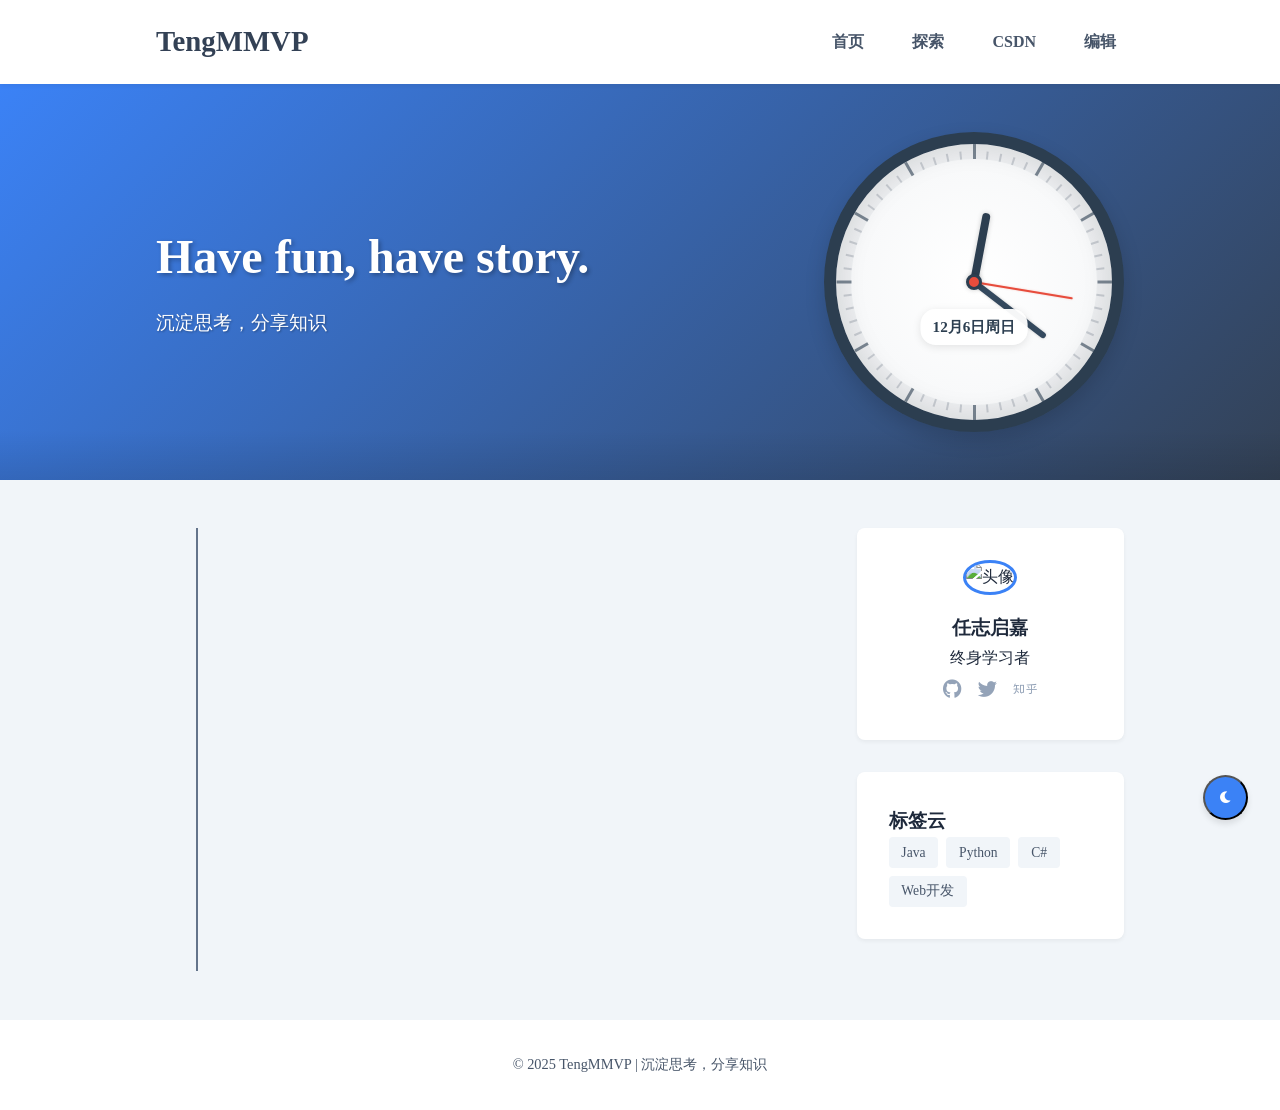
==== index.html @ b93ce301 "Add files via upload" ====
<!DOCTYPE html>
<html lang="zh-CN">
<head>
  <meta charset="UTF-8" />
  <meta name="viewport" content="width=device-width, initial-scale=1.0"/>
  <title>TengMMVP-个人博客</title>
  <!-- 网站图标 -->
  <link rel="apple-touch-icon" sizes="180x180" href="/apple-touch-icon.png">
  <link rel="icon" type="image/png" sizes="32x32" href="/favicon-32x32.png">
  <link rel="icon" type="image/png" sizes="16x16" href="/favicon-16x16.png">
  <link rel="manifest" href="/site.webmanifest">
  <!-- 引入 Font Awesome -->
  <link href="https://cdnjs.cloudflare.com/ajax/libs/font-awesome/6.0.0/css/all.min.css" rel="stylesheet"/>
  <style>
    /* 主题变量 */
    :root {
      --primary-color: #334155;
      --secondary-color: #64748b;
      --accent-color: #3b82f6;
      --text-primary: #1e293b;
      --text-secondary: #475569;
      --text-light: #94a3b8;
      --bg-primary: #ffffff;
      --bg-secondary: #f1f5f9;
      --spacing-xs: 0.5rem;
      --spacing-sm: 1rem;
      --spacing-md: 2rem;
      --spacing-lg: 3rem;
      --radius-sm: 4px;
      --radius-md: 8px;
      --radius-lg: 16px;
      --shadow-sm: 0 2px 4px rgba(0,0,0,0.05);
      --shadow-md: 0 4px 6px rgba(0,0,0,0.1);
      --transition: all 0.3s ease;
    }

    /* 暗色主题变量 */
    [data-theme="dark"] {
      --primary-color: #94a3b8;
      --secondary-color: #64748b;
      --accent-color: #60a5fa;
      --text-primary: #f8fafc;
      --text-secondary: #cbd5e1;
      --text-light: #94a3b8;
      --bg-primary: #1e293b;
      --bg-secondary: #0f172a;
    }

    /* 全局重置 */
    * { margin: 0; padding: 0; box-sizing: border-box; }

    /* 字体设置：英文使用 Times New Roman，中文后备 */
    body {
      font-family: "Times New Roman", "PingFang SC", "Microsoft YaHei", serif;
      line-height: 1.8;
      color: var(--text-primary);
      background: var(--bg-secondary);
      transition: var(--transition);
    }
    a { color: var(--accent-color); text-decoration: none; transition: var(--transition); }
    a:hover { color: var(--primary-color); }
    img { max-width: 100%; height: auto; }
    .container { max-width: 1000px; margin: 0 auto; padding: 0 var(--spacing-sm); }
    
    /* 导航栏 */
    .header {
      background: var(--bg-primary);
      padding: var(--spacing-sm) 0;
      box-shadow: var(--shadow-sm);
      position: sticky;
      top: 0;
      z-index: 100;
      transition: var(--transition);
    }
    .nav { display: flex; justify-content: space-between; align-items: center; flex-wrap: wrap; }
    .logo { font-size: 1.8rem; font-weight: 700; color: var(--primary-color); }
    .nav-links { display: flex; gap: var(--spacing-md); list-style: none; }
    .nav-link {
      color: var(--text-secondary);
      font-size: 1rem;
      font-weight: 600;
      padding: 0.5rem;
      transition: var(--transition);
    }
    .nav-link:hover {
      color: var(--accent-color);
      border-bottom: 2px solid var(--accent-color);
    }
    
    /* 英雄区 */
    .hero {
      background: linear-gradient(135deg, var(--accent-color), var(--primary-color));
      color: #fff;
      padding: var(--spacing-lg) 0;
      position: relative;
      overflow: hidden;
    }
    .hero::after {
      content: "";
      position: absolute;
      bottom: 0;
      left: 0;
      width: 100%;
      height: 50px;
      background: linear-gradient(to top, rgba(0,0,0,0.1), transparent);
    }
    .hero-content {
      position: relative;
      z-index: 1;
      display: flex;
      align-items: center;
      justify-content: center;
      gap: var(--spacing-lg);
      flex-wrap: wrap;
    }
    .hero-text { flex: 1; text-align: left; }
    .hero-text h1 { font-size: 3rem; margin-bottom: var(--spacing-sm); font-weight: 700; line-height: 1.4; text-shadow: 2px 2px 4px rgba(0,0,0,0.3); }
    .hero-text p { font-size: 1.2rem; text-shadow: 1px 1px 2px rgba(0,0,0,0.3); }
    .hero-clock { flex-shrink: 0; margin-left: var(--spacing-lg); }
    
    /* 钟表样式 */
    .clock {
      position: relative;
      width: 300px;
      height: 300px;
      border: 12px solid #2c3e50;
      border-radius: 50%;
      background: radial-gradient(circle at center, #fff, #f8f9fa 60%, #e9ecef 100%);
      box-shadow: 
        0 8px 20px rgba(0, 0, 0, 0.15),
        inset 0 0 30px rgba(0, 0, 0, 0.1),
        inset 0 0 0 15px rgba(44, 62, 80, 0.05);
      transition: all 0.3s ease;
      margin: 0 auto;
    }
    .hand {
      position: absolute;
      bottom: 50%;
      left: 50%;
      transform-origin: bottom center;
      border-radius: 100px;
      transition: transform 0.5s cubic-bezier(0.4, 2.08, 0.55, 0.44);
    }
    .hour-hand {
      width: 8px;
      height: 70px;
      background: #2c3e50;
      margin-left: -4px;
      box-shadow: 0 0 5px rgba(0, 0, 0, 0.2);
    }
    .minute-hand {
      width: 6px;
      height: 90px;
      background: #34495e;
      margin-left: -3px;
      box-shadow: 0 0 3px rgba(0, 0, 0, 0.2);
    }
    .second-hand {
      width: 2px;
      height: 100px;
      background: #e74c3c;
      margin-left: -1px;
      box-shadow: 0 0 2px rgba(231, 76, 60, 0.3);
    }
    .center-point {
      position: absolute;
      width: 16px;
      height: 16px;
      background: #e74c3c;
      border: 3px solid #2c3e50;
      border-radius: 50%;
      top: 50%;
      left: 50%;
      transform: translate(-50%, -50%);
      z-index: 10;
      box-shadow: 0 0 5px rgba(0, 0, 0, 0.2);
    }
    .date-display {
      position: absolute;
      bottom: 75px;
      left: 50%;
      transform: translateX(-50%);
      font-size: 0.95rem;
      font-weight: 600;
      color: #2c3e50;
      background: rgba(255, 255, 255, 0.95);
      padding: 4px 12px;
      border-radius: 15px;
      box-shadow: 0 2px 8px rgba(0, 0, 0, 0.1);
    }
    .tick {
      position: absolute;
      left: 50%;
      bottom: 50%;
      transform-origin: bottom center;
    }
    .tick.minor {
      width: 2px;
      height: 8px;
      background: rgba(44, 62, 80, 0.2);
      margin-left: -1px;
    }
    .tick.major {
      width: 3px;
      height: 15px;
      background: rgba(44, 62, 80, 0.6);
      margin-left: -1.5px;
    }

    /* 钟表暗色模式 */
    [data-theme="dark"] .clock {
      background: radial-gradient(circle at center, #2c3e50, #1e293b 60%, #0f172a 100%);
      border-color: #475569;
      box-shadow: 
        0 8px 20px rgba(0, 0, 0, 0.3),
        inset 0 0 30px rgba(255, 255, 255, 0.05),
        inset 0 0 0 15px rgba(255, 255, 255, 0.02);
    }
    [data-theme="dark"] .hour-hand {
      background: #e2e8f0;
      box-shadow: 0 0 5px rgba(255, 255, 255, 0.2);
    }
    [data-theme="dark"] .minute-hand {
      background: #cbd5e1;
      box-shadow: 0 0 3px rgba(255, 255, 255, 0.2);
    }
    [data-theme="dark"] .second-hand {
      background: #f87171;
      box-shadow: 0 0 2px rgba(248, 113, 113, 0.3);
    }
    [data-theme="dark"] .center-point {
      background: #f87171;
      border-color: #e2e8f0;
      box-shadow: 0 0 5px rgba(255, 255, 255, 0.2);
    }
    [data-theme="dark"] .tick.minor {
      background: rgba(226, 232, 240, 0.2);
    }
    [data-theme="dark"] .tick.major {
      background: rgba(226, 232, 240, 0.4);
    }
    
    /* 主要内容区：网格布局（文章列表 + 侧边栏） */
    .main {
      margin: var(--spacing-lg) 0;
      display: grid;
      grid-template-columns: 2.5fr 1fr;
      gap: var(--spacing-md);
    }
    /* posts-wrapper 包含文章列表及左侧时间线 */
    .posts-wrapper {
      position: relative;
      padding-left: 80px;
    }
    /* 竖直时间线 */
    .timeline-line {
      position: absolute;
      top: 0;
      bottom: 0;
      left: 40px;
      width: 2px;
      background: var(--secondary-color);
    }
    /* 文章卡片 */
    .post {
      background: var(--bg-primary);
      border-radius: var(--radius-md);
      padding: var(--spacing-md);
      margin-bottom: var(--spacing-md);
      box-shadow: var(--shadow-sm);
      transition: var(--transition);
      animation: fadeIn 0.8s ease-in-out;
      position: relative;
    }
    .post:hover {
      transform: translateY(-4px);
      box-shadow: var(--shadow-md);
    }
    /* 横向连接线 */
    .post::before {
      content: "";
      position: absolute;
      top: 20px;
      left: -40px;
      width: 40px;
      height: 1px;
      background: var(--secondary-color);
    }
    /* 时间标记圆点 */
    .timeline-dot {
      position: absolute;
      top: 15px;
      left: -45px;
      width: 10px;
      height: 10px;
      border-radius: 50%;
    }
    /* 发布时间文本 */
    .timeline-date {
      position: absolute;
      top: -5px;
      left: -150px;
      font-size: 1rem;
      color: var(--text-secondary);
      white-space: nowrap;
    }
    /* 文章内容 */
    .post-content { }
    .post-title { font-size: 1.8rem; margin-bottom: var(--spacing-sm); font-weight: 700; line-height: 1.4; }
    .post-meta {
      color: var(--text-light);
      font-size: 0.9rem;
      margin-bottom: var(--spacing-sm);
    }
    .post-tags { display: flex; gap: var(--spacing-xs); flex-wrap: wrap; }
    .tag {
      background: var(--bg-secondary);
      color: var(--text-secondary);
      padding: 0.2rem 0.8rem;
      border-radius: var(--radius-sm);
      font-size: 0.85rem;
      transition: var(--transition);
    }
    .tag:hover {
      background: var(--accent-color);
      color: #fff;
    }
    
    /* 侧边栏 */
    .sidebar { position: sticky; top: 80px; }
    .widget {
      background: var(--bg-primary);
      border-radius: var(--radius-md);
      padding: var(--spacing-md);
      margin-bottom: var(--spacing-md);
      box-shadow: var(--shadow-sm);
    }
    .profile { text-align: center; }
    .profile-image {
      width: 120px;
      height: 120px;
      border-radius: 50%;
      margin-bottom: var(--spacing-sm);
      border: 3px solid var(--accent-color);
    }
    .social-links { display: flex; justify-content: center; gap: var(--spacing-sm); }
    .social-link {
      color: var(--text-light);
      font-size: 1.2rem;
      transition: transform 0.3s ease, color 0.3s ease;
    }
    .social-link:hover {
      color: var(--accent-color);
      transform: scale(1.1);
    }
    
    /* 工具按钮 */
    .floating-btn {
      position: fixed;
      right: var(--spacing-md);
      width: 45px;
      height: 45px;
      border-radius: 50%;
      background: var(--accent-color);
      color: white;
      display: flex;
      align-items: center;
      justify-content: center;
      cursor: pointer;
      transition: var(--transition);
      box-shadow: var(--shadow-md);
      z-index: 200;
    }
    .theme-toggle { bottom: 80px; }
    .scroll-top { bottom: 20px; opacity: 0; visibility: hidden; }
    .scroll-top.visible { opacity: 1; visibility: visible; }
    
    /* 页脚 */
    .footer {
      background: var(--bg-primary);
      padding: var(--spacing-md) 0;
      text-align: center;
      color: var(--text-secondary);
      font-size: 0.9rem;
      border-top: 1px solid var(--bg-secondary);
    }
    
    /* 动画 */
    @keyframes fadeIn {
      from { opacity: 0; transform: translateY(20px); }
      to { opacity: 1; transform: translateY(0); }
    }
    
    /* 响应式适配 */
    @media (max-width: 768px) {
      /* 整体布局调整 */
      .main { grid-template-columns: 1fr; }
      .nav { flex-direction: column; gap: var(--spacing-sm); }
      .nav-links { justify-content: center; }
      .sidebar { position: static; }
      .hero-content { flex-direction: column; text-align: center; }
      .hero-text { text-align: center; }
      .hero-clock { margin: var(--spacing-md) 0 0; }
      
      /* 钟表响应式 */
      .clock {
        width: 240px;
        height: 240px;
        border-width: 10px;
      }
      .hour-hand {
        height: 55px;
        width: 6px;
        margin-left: -3px;
      }
      .minute-hand {
        height: 70px;
        width: 4px;
        margin-left: -2px;
      }
      .second-hand {
        height: 80px;
        width: 2px;
        margin-left: -1px;
      }
      .center-point {
        width: 12px;
        height: 12px;
      }
      .date-display {
        bottom: 60px;
        font-size: 0.85rem;
        padding: 3px 10px;
      }
      .tick.major { height: 12px; }
      .tick.minor { height: 6px; }
      
      /* 时间线响应式 */
      .posts-wrapper { padding-left: 40px; }
      .timeline-line { left: 20px; }
      .post::before {
        left: -20px;
        width: 20px;
      }
      .timeline-dot { left: -25px; }
      .timeline-date { display: none; }
    }
  </style>
</head>
<body>
  <!-- 导航栏 -->
  <header class="header">
    <div class="container">
      <nav class="nav">
        <a href="/" class="logo">TengMMVP</a>
        <ul class="nav-links">
          <li><a href="/" class="nav-link">首页</a></li>
          <li><a href="/search" class="nav-link">探索</a></li>
          <li><a href="https://blog.csdn.net/TengMMVP" class="nav-link">CSDN</a></li>
          <li><a href="/edit" class="nav-link">编辑</a></li>
        </ul>
      </nav>
    </div>
  </header>
  
  <!-- 英雄区 -->
  <section class="hero">
    <div class="hero-content container">
      <div class="hero-text">
        <h1>Have fun, have story.</h1>
        <p>沉淀思考，分享知识</p>
      </div>
      <div class="hero-clock">
        <div class="clock" id="clock">
          <div class="hand hour-hand" id="hour-hand"></div>
          <div class="hand minute-hand" id="minute-hand"></div>
          <div class="hand second-hand" id="second-hand"></div>
          <div class="center-point"></div>
          <div class="date-display" id="date-display"></div>
        </div>
      </div>
    </div>
  </section>
  
  <!-- 主要内容区 -->
  <div class="container">
    <main class="main">
      <!-- posts-wrapper 包含左侧时间线与文章列表 -->
      <div class="posts-wrapper">
        <div class="timeline-line"></div>
        <div class="posts" id="postContainer"></div>
      </div>
      <aside class="sidebar">
        <div class="widget profile">
          <img src="https://picsum.photos/120/120" alt="头像" class="profile-image">
          <h3 class="profile-name">任志启嘉</h3>
          <p class="profile-bio">终身学习者</p>
          <div class="social-links">
            <a href="https://github.com/TengMMVP" class="social-link"><i class="fab fa-github"></i></a>
            <a href="#" class="social-link"><i class="fab fa-twitter"></i></a>
            <a href="#" class="social-link"><i class="fab fa-zhihu"></i></a>
          </div>
        </div>
        <div class="widget">
          <h3 class="widget-title">标签云</h3>
          <div class="post-tags">
            <span class="tag">Java</span>
            <span class="tag">Python</span>
            <span class="tag">C#</span>
            <span class="tag">Web开发</span>
          </div>
        </div>
      </aside>
    </main>
  </div>
  
  <!-- 页脚 -->
  <footer class="footer">
    <div class="container">
      <p>&copy; 2025 TengMMVP | 沉淀思考，分享知识</p>
    </div>
  </footer>
  
  <!-- 工具按钮 -->
  <button class="floating-btn theme-toggle" id="themeToggle" title="切换主题">
    <i class="fas fa-moon"></i>
  </button>
  <button class="floating-btn scroll-top" id="scrollTop" title="返回顶部">
    <i class="fas fa-arrow-up"></i>
  </button>
  
  <script>
    /* ---------------------------
       GitHub 配置
    --------------------------- */
    const GITHUB_USERNAME = 'TengMMVP';
    const GITHUB_REPO = 'tengmmvp.github.io';
    const POSTS_DIR = 'posts';
    const BRANCH_NAME = 'main';
    
    /* ---------------------------
       工具函数：节流 & 平滑滚动
    --------------------------- */
    const utils = {
      throttle(fn, delay) {
        let timer = null;
        return function(...args) {
          if (!timer) {
            timer = setTimeout(() => {
              fn.apply(this, args);
              timer = null;
            }, delay);
          }
        };
      },
      smoothScroll(target, duration = 300) {
        const startPos = window.pageYOffset;
        const endPos = typeof target === 'number'
          ? target
          : target.getBoundingClientRect().top + window.pageYOffset;
        const distance = endPos - startPos;
        let startTime = null;
        function animation(currentTime) {
          if (!startTime) startTime = currentTime;
          const elapsed = currentTime - startTime;
          const progress = Math.min(elapsed / duration, 1);
          const ease = 1 - Math.pow(1 - progress, 3);
          window.scrollTo(0, startPos + distance * ease);
          if (elapsed < duration) requestAnimationFrame(animation);
        }
        requestAnimationFrame(animation);
      }
    };
    
    /* ---------------------------
       主题管理类
    --------------------------- */
    class ThemeManager {
      constructor() {
        this.themeToggle = document.getElementById('themeToggle');
        this.prefersDarkScheme = window.matchMedia('(prefers-color-scheme: dark)');
        this.init();
      }
      init() {
        const saved = localStorage.getItem('theme');
        if (saved) {
          if (saved === 'dark') {
            document.body.setAttribute('data-theme', 'dark');
            this.updateIcon(true);
          }
        } else if (this.prefersDarkScheme.matches) {
          document.body.setAttribute('data-theme', 'dark');
          this.updateIcon(true);
        }
        this.themeToggle.addEventListener('click', () => this.toggle());
        this.prefersDarkScheme.addEventListener('change', e => this.systemChange(e));
      }
      toggle() {
        const isDark = document.body.getAttribute('data-theme') === 'dark';
        if (isDark) {
          document.body.removeAttribute('data-theme');
          localStorage.setItem('theme', 'light');
          this.updateIcon(false);
        } else {
          document.body.setAttribute('data-theme', 'dark');
          localStorage.setItem('theme', 'dark');
          this.updateIcon(true);
        }
      }
      updateIcon(isDark) {
        const icon = this.themeToggle.querySelector('i');
        icon.className = isDark ? 'fas fa-sun' : 'fas fa-moon';
      }
      systemChange(e) {
        if (!localStorage.getItem('theme')) {
          if (e.matches) {
            document.body.setAttribute('data-theme', 'dark');
            this.updateIcon(true);
          } else {
            document.body.removeAttribute('data-theme');
            this.updateIcon(false);
          }
        }
      }
    }
    
    /* ---------------------------
       滚动管理类
    --------------------------- */
    class ScrollManager {
      constructor() {
        this.scrollTop = document.getElementById('scrollTop');
        this.header = document.querySelector('.header');
        this.lastScrollTop = 0;
        this.init();
      }
      init() {
        window.addEventListener('scroll', utils.throttle(() => this.handleScroll(), 100));
        this.scrollTop.addEventListener('click', () => utils.smoothScroll(0));
      }
      handleScroll() {
        const st = window.pageYOffset;
        if (st > 100) {
          this.scrollTop.classList.add('visible');
        } else {
          this.scrollTop.classList.remove('visible');
        }
        if (st > this.lastScrollTop && st > 100) {
          this.header.style.transform = 'translateY(-100%)';
        } else {
          this.header.style.transform = 'translateY(0)';
        }
        this.lastScrollTop = st;
      }
    }
    
    /* ---------------------------
       时钟更新与刻度添加
    --------------------------- */
    let prevSecondDeg = null;
    function updateClock() {
      const now = new Date();
      const ms = now.getMilliseconds();
      const seconds = now.getSeconds() + ms / 1000;
      const minutes = now.getMinutes() + seconds / 60;
      const hours = (now.getHours() % 12) + minutes / 60;
      const computedSecondDeg = seconds * 6;
      let secondDeg = computedSecondDeg;
      if (prevSecondDeg !== null) {
        const base = prevSecondDeg - (prevSecondDeg % 360);
        secondDeg = base + computedSecondDeg;
        if (secondDeg < prevSecondDeg) {
          secondDeg += 360;
        }
      }
      prevSecondDeg = secondDeg;
      const minuteDeg = minutes * 6;
      const hourDeg = hours * 30;
      document.getElementById("second-hand").style.transform = `rotate(${secondDeg}deg)`;
      document.getElementById("minute-hand").style.transform = `rotate(${minuteDeg}deg)`;
      document.getElementById("hour-hand").style.transform = `rotate(${hourDeg}deg)`;
      const dateDisplay = document.getElementById("date-display");
      dateDisplay.textContent = now.toLocaleDateString('zh-CN', {
        month: 'long',
        day: 'numeric',
        weekday: 'short'
      });
    }
    
    function addTicksAndNumbers() {
      const clock = document.getElementById("clock");
      const radius = clock.offsetWidth / 2;
      clock.querySelectorAll('.tick, .number').forEach(el => el.remove());
      for (let i = 0; i < 60; i++) {
        const tick = document.createElement("div");
        const angle = i * 6;
        tick.className = `tick ${i % 5 === 0 ? 'major' : 'minor'}`;
        tick.style.transform = `rotate(${angle}deg) translateY(-${radius * 0.82}px)`;
        clock.appendChild(tick);
      }
    }
    
    /* ---------------------------
       获取并渲染文章列表
       动态解析 markdown 文件头部 YAML 提取 title、date 与 tags
    --------------------------- */
    async function fetchAndRenderPosts() {
      const apiUrl = `https://api.github.com/repos/${GITHUB_USERNAME}/${GITHUB_REPO}/contents/${POSTS_DIR}`;
      try {
        const response = await fetch(apiUrl);
        if (!response.ok) throw new Error(`GitHub API 错误：${response.status}`);
        const files = await response.json();
        const mdFiles = files.filter(file => file.name.endsWith('.md') || file.name.endsWith('.MD'));
        const container = document.getElementById('postContainer');
        // 定义时间点圆点颜色（循环使用）
        const timelineColors = ['#3b82f6', '#10b981', '#f59e0b', '#ef4444', '#8b5cf6'];
        // 逐个获取并解析每篇文章的 YAML 头部
        const postsData = await Promise.all(mdFiles.map(async (file, index) => {
          const fileResponse = await fetch(file.download_url);
          const text = await fileResponse.text();
          let frontMatter = {};
          if (text.startsWith('---')) {
            const endIndex = text.indexOf('---', 3);
            if (endIndex !== -1) {
              const header = text.substring(3, endIndex).trim();
              header.split('\n').forEach(line => {
                const parts = line.split(':');
                if (parts.length >= 2) {
                  const key = parts[0].trim();
                  let value = parts.slice(1).join(':').trim();
                  value = value.replace(/^["']|["']$/g, '');
                  if (key === 'tags') {
                    value = value.replace(/[\[\]]/g, '').split(',').map(t => t.trim().replace(/^["']|["']$/g, ''));
                  }
                  frontMatter[key] = value;
                }
              });
            }
          }
          return { file, frontMatter, index };
        }));
        // 渲染文章卡片
        postsData.forEach(({file, frontMatter, index}) => {
          const postTitle = frontMatter.title || file.name.replace(/\.(md|MD)$/, '');
          const postDate = frontMatter.date || '';
          const postTags = Array.isArray(frontMatter.tags) ? frontMatter.tags : ['Markdown'];
          const markerColor = timelineColors[index % timelineColors.length];
          const tagsHTML = postTags.map(tag => `<span class="tag">${tag}</span>`).join('');
          const detailUrl = `post.html?file=${encodeURIComponent(file.name)}`;
          const articleHTML = `
            <article class="post">
              <div class="post-content">
                <h2 class="post-title">
                  <a href="${detailUrl}">${postTitle}</a>
                </h2>
                <div class="post-meta">
                  <span><i class="far fa-file"></i> ${file.name}</span>
                </div>
                <p class="post-excerpt">点击标题阅读全文...</p>
                <div class="post-tags">
                  ${tagsHTML}
                </div>
              </div>
              <!-- 时间线标记：圆点与发布时间 -->
              <div class="timeline-dot" style="background: ${markerColor};"></div>
              <span class="timeline-date">${postDate}</span>
            </article>
          `;
          container.insertAdjacentHTML('beforeend', articleHTML);
        });
      } catch (error) {
        console.error('获取文章列表失败：', error);
      }
    }
    
    /* ---------------------------
       页面初始化
    --------------------------- */
    document.addEventListener('DOMContentLoaded', () => {
      fetchAndRenderPosts();
      new ThemeManager();
      new ScrollManager();
      addTicksAndNumbers();
      // 使用 requestAnimationFrame 实现时钟平滑更新
      function tick() {
        updateClock();
        requestAnimationFrame(tick);
      }
      tick();
      window.addEventListener('resize', utils.throttle(() => addTicksAndNumbers(), 250));
    });
  </script>
</body>
</html>
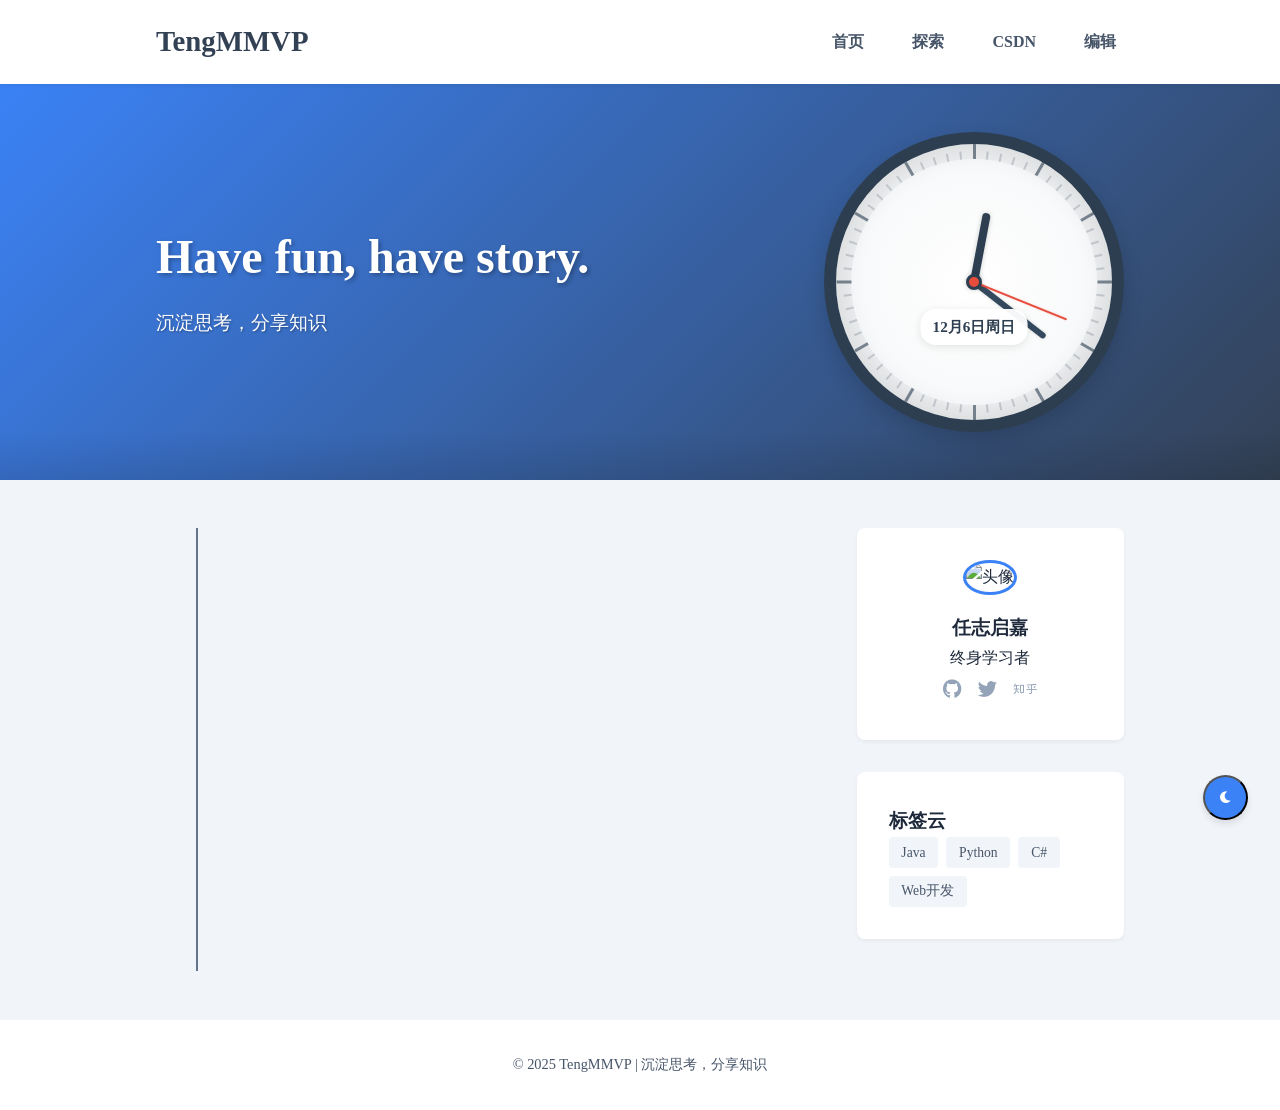
==== commit 8442a504: "Update index.html" ====
--- a/index.html
+++ b/index.html
@@ -533,7 +533,7 @@
     /* ---------------------------
        GitHub 配置
     --------------------------- */
-    const GITHUB_USERNAME = 'TengMMVP';
+    const GITHUB_USERNAME = 'tengmmvp';
     const GITHUB_REPO = 'tengmmvp.github.io';
     const POSTS_DIR = 'posts';
     const BRANCH_NAME = 'main';
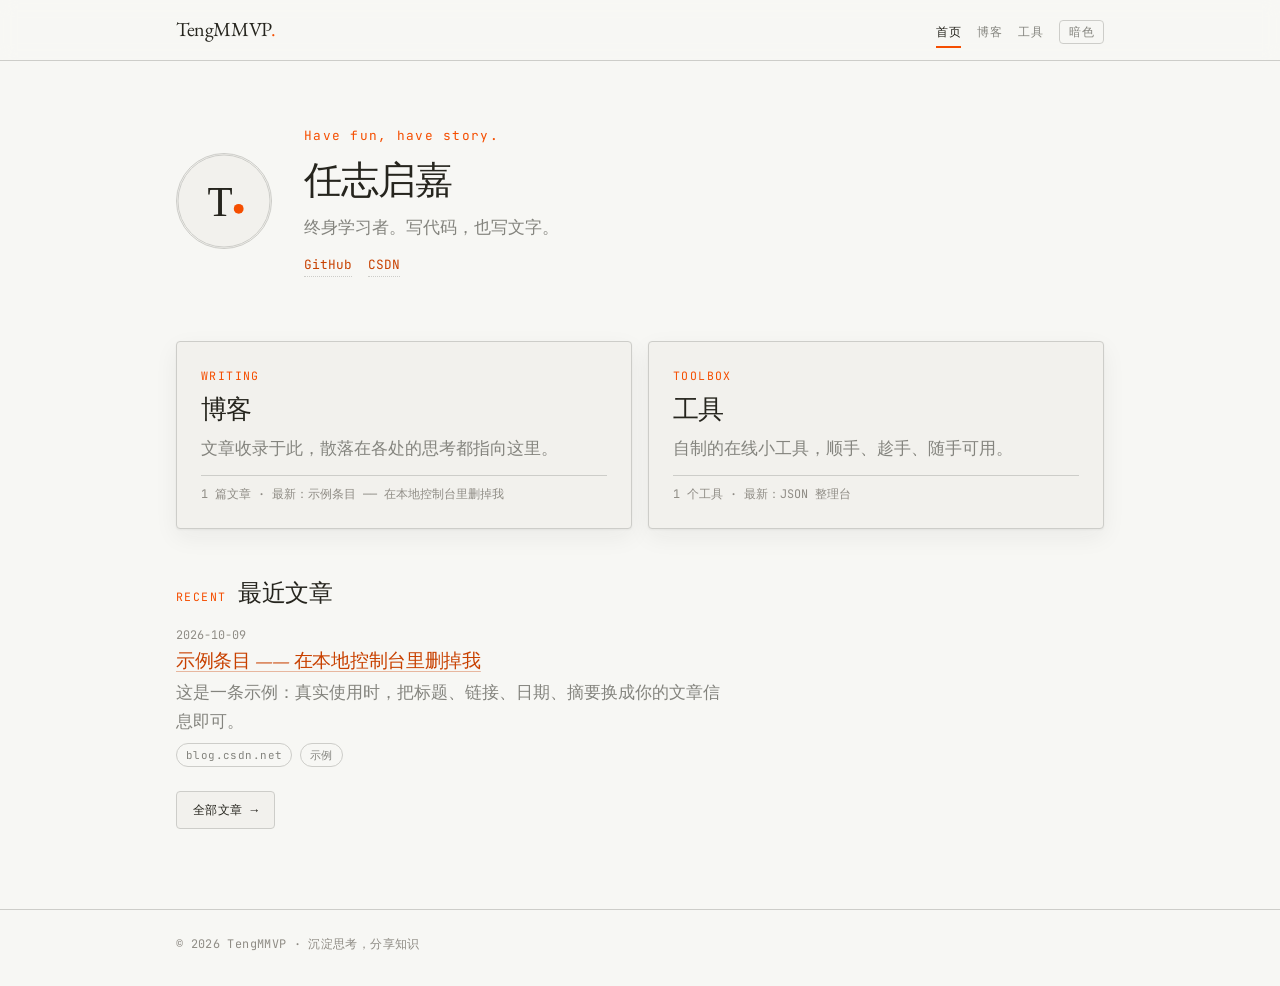
==== commit 25046a96: "重建站点：配置驱动架构 - 以静态骨架模板替代旧页面（删除 post/edit/search 与 posts/），   内容由 JSON 注册表驱动（config/site|blog|tools.js" ====
--- a/index.html
+++ b/index.html
@@ -1,794 +1,147 @@
 <!DOCTYPE html>
 <html lang="zh-CN">
 <head>
-  <meta charset="UTF-8" />
-  <meta name="viewport" content="width=device-width, initial-scale=1.0"/>
-  <title>TengMMVP-个人博客</title>
-  <!-- 网站图标 -->
-  <link rel="apple-touch-icon" sizes="180x180" href="/apple-touch-icon.png">
-  <link rel="icon" type="image/png" sizes="32x32" href="/favicon-32x32.png">
-  <link rel="icon" type="image/png" sizes="16x16" href="/favicon-16x16.png">
+  <meta charset="UTF-8">
+  <meta name="viewport" content="width=device-width, initial-scale=1.0">
+  <title>TengMMVP · Have fun, have story.</title>
+  <meta name="description" content="TengMMVP 的个人主页：博客、工具与项目。">
+  <meta http-equiv="Content-Security-Policy" content="default-src 'self'; script-src 'self'; style-src 'self' 'unsafe-inline'; img-src 'self' data:; font-src 'self'; connect-src 'self'; object-src 'none'; base-uri 'self'">
+  <link rel="icon" href="/favicon.svg" type="image/svg+xml">
+  <link rel="icon" href="/favicon.ico" sizes="any">
+  <link rel="icon" href="/favicon-32x32.png" type="image/png" sizes="32x32">
+  <link rel="icon" href="/favicon-16x16.png" type="image/png" sizes="16x16">
+  <link rel="apple-touch-icon" href="/apple-touch-icon.png">
   <link rel="manifest" href="/site.webmanifest">
-  <!-- 引入 Font Awesome -->
-  <link href="https://cdnjs.cloudflare.com/ajax/libs/font-awesome/6.0.0/css/all.min.css" rel="stylesheet"/>
+  <link rel="preload" href="/assets/fonts/eb-garamond-400.woff2" as="font" type="font/woff2" crossorigin>
+  <link rel="preload" href="/assets/fonts/jetbrains-mono-400.woff2" as="font" type="font/woff2" crossorigin>
+  <link rel="stylesheet" href="/shared/theme.css">
   <style>
-    /* 主题变量 */
-    :root {
-      --primary-color: #334155;
-      --secondary-color: #64748b;
-      --accent-color: #3b82f6;
-      --text-primary: #1e293b;
-      --text-secondary: #475569;
-      --text-light: #94a3b8;
-      --bg-primary: #ffffff;
-      --bg-secondary: #f1f5f9;
-      --spacing-xs: 0.5rem;
-      --spacing-sm: 1rem;
-      --spacing-md: 2rem;
-      --spacing-lg: 3rem;
-      --radius-sm: 4px;
-      --radius-md: 8px;
-      --radius-lg: 16px;
-      --shadow-sm: 0 2px 4px rgba(0,0,0,0.05);
-      --shadow-md: 0 4px 6px rgba(0,0,0,0.1);
-      --transition: all 0.3s ease;
-    }
+    .hero { padding: var(--s16) 0 var(--s12); }
+    .hero-inner { display: flex; gap: var(--s8); align-items: center; flex-wrap: wrap; }
+    .hero-avatar { width: 96px; height: 96px; border-radius: 50%; border: var(--hairline) solid var(--color-border); background: var(--color-surface); }
+    .hero-kicker { font-family: var(--font-mono); font-size: .8rem; letter-spacing: .1em; color: var(--color-accent); margin-bottom: var(--s2); }
+    .hero-name { margin-bottom: var(--s2); }
+    .hero-bio { color: var(--color-text-muted); }
+    .hero-now { font-family: var(--font-mono); font-size: .8rem; color: var(--color-text-muted); margin-top: var(--s1); }
+    .hero-now::before { content: "▸ "; color: var(--color-accent); }
+    .hero-socials { display: flex; gap: var(--s4); margin-top: var(--s3); font-family: var(--font-mono); font-size: .8rem; }
+    .hero-socials a { text-decoration: none; border-bottom: 1px dotted var(--color-border); }
 
-    /* 暗色主题变量 */
-    [data-theme="dark"] {
-      --primary-color: #94a3b8;
-      --secondary-color: #64748b;
-      --accent-color: #60a5fa;
-      --text-primary: #f8fafc;
-      --text-secondary: #cbd5e1;
-      --text-light: #94a3b8;
-      --bg-primary: #1e293b;
-      --bg-secondary: #0f172a;
-    }
+    .entrances { padding: var(--s4) 0 var(--s8); }
+    .entrance-grid { display: grid; grid-template-columns: 1fr 1fr; gap: var(--s4); }
+    .entrance { display: block; padding: var(--s6); text-decoration: none; color: inherit; }
+    .entrance-kicker { font-family: var(--font-mono); font-size: .72rem; letter-spacing: .12em; text-transform: uppercase; color: var(--color-accent); margin-bottom: var(--s2); }
+    .entrance-title { margin-bottom: var(--s2); }
+    .entrance-desc { color: var(--color-text-muted); margin-bottom: var(--s3); }
+    .entrance-stat { font-family: var(--font-mono); font-size: .74rem; color: var(--color-text-faint); border-top: var(--hairline) solid var(--color-border); padding-top: var(--s2); }
 
-    /* 全局重置 */
-    * { margin: 0; padding: 0; box-sizing: border-box; }
+    .recent { padding: var(--s4) 0; }
+    .entry-list { display: grid; gap: var(--s6); }
+    .entry-date { font-family: var(--font-mono); font-size: .74rem; color: var(--color-text-faint); margin-bottom: var(--s1); }
+    .entry-title { margin-bottom: var(--s1); }
+    .entry-summary { color: var(--color-text-muted); margin-bottom: var(--s2); }
+    .list-more { margin-top: var(--s6); }
 
-    /* 字体设置：英文使用 Times New Roman，中文后备 */
-    body {
-      font-family: "Times New Roman", "PingFang SC", "Microsoft YaHei", serif;
-      line-height: 1.8;
-      color: var(--text-primary);
-      background: var(--bg-secondary);
-      transition: var(--transition);
-    }
-    a { color: var(--accent-color); text-decoration: none; transition: var(--transition); }
-    a:hover { color: var(--primary-color); }
-    img { max-width: 100%; height: auto; }
-    .container { max-width: 1000px; margin: 0 auto; padding: 0 var(--spacing-sm); }
-    
-    /* 导航栏 */
-    .header {
-      background: var(--bg-primary);
-      padding: var(--spacing-sm) 0;
-      box-shadow: var(--shadow-sm);
-      position: sticky;
-      top: 0;
-      z-index: 100;
-      transition: var(--transition);
-    }
-    .nav { display: flex; justify-content: space-between; align-items: center; flex-wrap: wrap; }
-    .logo { font-size: 1.8rem; font-weight: 700; color: var(--primary-color); }
-    .nav-links { display: flex; gap: var(--spacing-md); list-style: none; }
-    .nav-link {
-      color: var(--text-secondary);
-      font-size: 1rem;
-      font-weight: 600;
-      padding: 0.5rem;
-      transition: var(--transition);
-    }
-    .nav-link:hover {
-      color: var(--accent-color);
-      border-bottom: 2px solid var(--accent-color);
-    }
-    
-    /* 英雄区 */
-    .hero {
-      background: linear-gradient(135deg, var(--accent-color), var(--primary-color));
-      color: #fff;
-      padding: var(--spacing-lg) 0;
-      position: relative;
-      overflow: hidden;
-    }
-    .hero::after {
-      content: "";
-      position: absolute;
-      bottom: 0;
-      left: 0;
-      width: 100%;
-      height: 50px;
-      background: linear-gradient(to top, rgba(0,0,0,0.1), transparent);
-    }
-    .hero-content {
-      position: relative;
-      z-index: 1;
-      display: flex;
-      align-items: center;
-      justify-content: center;
-      gap: var(--spacing-lg);
-      flex-wrap: wrap;
-    }
-    .hero-text { flex: 1; text-align: left; }
-    .hero-text h1 { font-size: 3rem; margin-bottom: var(--spacing-sm); font-weight: 700; line-height: 1.4; text-shadow: 2px 2px 4px rgba(0,0,0,0.3); }
-    .hero-text p { font-size: 1.2rem; text-shadow: 1px 1px 2px rgba(0,0,0,0.3); }
-    .hero-clock { flex-shrink: 0; margin-left: var(--spacing-lg); }
-    
-    /* 钟表样式 */
-    .clock {
-      position: relative;
-      width: 300px;
-      height: 300px;
-      border: 12px solid #2c3e50;
-      border-radius: 50%;
-      background: radial-gradient(circle at center, #fff, #f8f9fa 60%, #e9ecef 100%);
-      box-shadow: 
-        0 8px 20px rgba(0, 0, 0, 0.15),
-        inset 0 0 30px rgba(0, 0, 0, 0.1),
-        inset 0 0 0 15px rgba(44, 62, 80, 0.05);
-      transition: all 0.3s ease;
-      margin: 0 auto;
-    }
-    .hand {
-      position: absolute;
-      bottom: 50%;
-      left: 50%;
-      transform-origin: bottom center;
-      border-radius: 100px;
-      transition: transform 0.5s cubic-bezier(0.4, 2.08, 0.55, 0.44);
-    }
-    .hour-hand {
-      width: 8px;
-      height: 70px;
-      background: #2c3e50;
-      margin-left: -4px;
-      box-shadow: 0 0 5px rgba(0, 0, 0, 0.2);
-    }
-    .minute-hand {
-      width: 6px;
-      height: 90px;
-      background: #34495e;
-      margin-left: -3px;
-      box-shadow: 0 0 3px rgba(0, 0, 0, 0.2);
-    }
-    .second-hand {
-      width: 2px;
-      height: 100px;
-      background: #e74c3c;
-      margin-left: -1px;
-      box-shadow: 0 0 2px rgba(231, 76, 60, 0.3);
-    }
-    .center-point {
-      position: absolute;
-      width: 16px;
-      height: 16px;
-      background: #e74c3c;
-      border: 3px solid #2c3e50;
-      border-radius: 50%;
-      top: 50%;
-      left: 50%;
-      transform: translate(-50%, -50%);
-      z-index: 10;
-      box-shadow: 0 0 5px rgba(0, 0, 0, 0.2);
-    }
-    .date-display {
-      position: absolute;
-      bottom: 75px;
-      left: 50%;
-      transform: translateX(-50%);
-      font-size: 0.95rem;
-      font-weight: 600;
-      color: #2c3e50;
-      background: rgba(255, 255, 255, 0.95);
-      padding: 4px 12px;
-      border-radius: 15px;
-      box-shadow: 0 2px 8px rgba(0, 0, 0, 0.1);
-    }
-    .tick {
-      position: absolute;
-      left: 50%;
-      bottom: 50%;
-      transform-origin: bottom center;
-    }
-    .tick.minor {
-      width: 2px;
-      height: 8px;
-      background: rgba(44, 62, 80, 0.2);
-      margin-left: -1px;
-    }
-    .tick.major {
-      width: 3px;
-      height: 15px;
-      background: rgba(44, 62, 80, 0.6);
-      margin-left: -1.5px;
-    }
+    .project-grid { display: grid; grid-template-columns: repeat(auto-fill, minmax(240px, 1fr)); gap: var(--s4); }
+    .project { padding: var(--s4); }
+    .project-name { margin-bottom: var(--s1); }
+    .project-desc { color: var(--color-text-muted); font-size: .9rem; margin-bottom: var(--s2); }
 
-    /* 钟表暗色模式 */
-    [data-theme="dark"] .clock {
-      background: radial-gradient(circle at center, #2c3e50, #1e293b 60%, #0f172a 100%);
-      border-color: #475569;
-      box-shadow: 
-        0 8px 20px rgba(0, 0, 0, 0.3),
-        inset 0 0 30px rgba(255, 255, 255, 0.05),
-        inset 0 0 0 15px rgba(255, 255, 255, 0.02);
-    }
-    [data-theme="dark"] .hour-hand {
-      background: #e2e8f0;
-      box-shadow: 0 0 5px rgba(255, 255, 255, 0.2);
-    }
-    [data-theme="dark"] .minute-hand {
-      background: #cbd5e1;
-      box-shadow: 0 0 3px rgba(255, 255, 255, 0.2);
-    }
-    [data-theme="dark"] .second-hand {
-      background: #f87171;
-      box-shadow: 0 0 2px rgba(248, 113, 113, 0.3);
-    }
-    [data-theme="dark"] .center-point {
-      background: #f87171;
-      border-color: #e2e8f0;
-      box-shadow: 0 0 5px rgba(255, 255, 255, 0.2);
-    }
-    [data-theme="dark"] .tick.minor {
-      background: rgba(226, 232, 240, 0.2);
-    }
-    [data-theme="dark"] .tick.major {
-      background: rgba(226, 232, 240, 0.4);
-    }
-    
-    /* 主要内容区：网格布局（文章列表 + 侧边栏） */
-    .main {
-      margin: var(--spacing-lg) 0;
-      display: grid;
-      grid-template-columns: 2.5fr 1fr;
-      gap: var(--spacing-md);
-    }
-    /* posts-wrapper 包含文章列表及左侧时间线 */
-    .posts-wrapper {
-      position: relative;
-      padding-left: 80px;
-    }
-    /* 竖直时间线 */
-    .timeline-line {
-      position: absolute;
-      top: 0;
-      bottom: 0;
-      left: 40px;
-      width: 2px;
-      background: var(--secondary-color);
-    }
-    /* 文章卡片 */
-    .post {
-      background: var(--bg-primary);
-      border-radius: var(--radius-md);
-      padding: var(--spacing-md);
-      margin-bottom: var(--spacing-md);
-      box-shadow: var(--shadow-sm);
-      transition: var(--transition);
-      animation: fadeIn 0.8s ease-in-out;
-      position: relative;
-    }
-    .post:hover {
-      transform: translateY(-4px);
-      box-shadow: var(--shadow-md);
-    }
-    /* 横向连接线 */
-    .post::before {
-      content: "";
-      position: absolute;
-      top: 20px;
-      left: -40px;
-      width: 40px;
-      height: 1px;
-      background: var(--secondary-color);
-    }
-    /* 时间标记圆点 */
-    .timeline-dot {
-      position: absolute;
-      top: 15px;
-      left: -45px;
-      width: 10px;
-      height: 10px;
-      border-radius: 50%;
-    }
-    /* 发布时间文本 */
-    .timeline-date {
-      position: absolute;
-      top: -5px;
-      left: -150px;
-      font-size: 1rem;
-      color: var(--text-secondary);
-      white-space: nowrap;
-    }
-    /* 文章内容 */
-    .post-content { }
-    .post-title { font-size: 1.8rem; margin-bottom: var(--spacing-sm); font-weight: 700; line-height: 1.4; }
-    .post-meta {
-      color: var(--text-light);
-      font-size: 0.9rem;
-      margin-bottom: var(--spacing-sm);
-    }
-    .post-tags { display: flex; gap: var(--spacing-xs); flex-wrap: wrap; }
-    .tag {
-      background: var(--bg-secondary);
-      color: var(--text-secondary);
-      padding: 0.2rem 0.8rem;
-      border-radius: var(--radius-sm);
-      font-size: 0.85rem;
-      transition: var(--transition);
-    }
-    .tag:hover {
-      background: var(--accent-color);
-      color: #fff;
-    }
-    
-    /* 侧边栏 */
-    .sidebar { position: sticky; top: 80px; }
-    .widget {
-      background: var(--bg-primary);
-      border-radius: var(--radius-md);
-      padding: var(--spacing-md);
-      margin-bottom: var(--spacing-md);
-      box-shadow: var(--shadow-sm);
-    }
-    .profile { text-align: center; }
-    .profile-image {
-      width: 120px;
-      height: 120px;
-      border-radius: 50%;
-      margin-bottom: var(--spacing-sm);
-      border: 3px solid var(--accent-color);
-    }
-    .social-links { display: flex; justify-content: center; gap: var(--spacing-sm); }
-    .social-link {
-      color: var(--text-light);
-      font-size: 1.2rem;
-      transition: transform 0.3s ease, color 0.3s ease;
-    }
-    .social-link:hover {
-      color: var(--accent-color);
-      transform: scale(1.1);
-    }
-    
-    /* 工具按钮 */
-    .floating-btn {
-      position: fixed;
-      right: var(--spacing-md);
-      width: 45px;
-      height: 45px;
-      border-radius: 50%;
-      background: var(--accent-color);
-      color: white;
-      display: flex;
-      align-items: center;
-      justify-content: center;
-      cursor: pointer;
-      transition: var(--transition);
-      box-shadow: var(--shadow-md);
-      z-index: 200;
-    }
-    .theme-toggle { bottom: 80px; }
-    .scroll-top { bottom: 20px; opacity: 0; visibility: hidden; }
-    .scroll-top.visible { opacity: 1; visibility: visible; }
-    
-    /* 页脚 */
-    .footer {
-      background: var(--bg-primary);
-      padding: var(--spacing-md) 0;
-      text-align: center;
-      color: var(--text-secondary);
-      font-size: 0.9rem;
-      border-top: 1px solid var(--bg-secondary);
-    }
-    
-    /* 动画 */
-    @keyframes fadeIn {
-      from { opacity: 0; transform: translateY(20px); }
-      to { opacity: 1; transform: translateY(0); }
-    }
-    
-    /* 响应式适配 */
-    @media (max-width: 768px) {
-      /* 整体布局调整 */
-      .main { grid-template-columns: 1fr; }
-      .nav { flex-direction: column; gap: var(--spacing-sm); }
-      .nav-links { justify-content: center; }
-      .sidebar { position: static; }
-      .hero-content { flex-direction: column; text-align: center; }
-      .hero-text { text-align: center; }
-      .hero-clock { margin: var(--spacing-md) 0 0; }
-      
-      /* 钟表响应式 */
-      .clock {
-        width: 240px;
-        height: 240px;
-        border-width: 10px;
-      }
-      .hour-hand {
-        height: 55px;
-        width: 6px;
-        margin-left: -3px;
-      }
-      .minute-hand {
-        height: 70px;
-        width: 4px;
-        margin-left: -2px;
-      }
-      .second-hand {
-        height: 80px;
-        width: 2px;
-        margin-left: -1px;
-      }
-      .center-point {
-        width: 12px;
-        height: 12px;
-      }
-      .date-display {
-        bottom: 60px;
-        font-size: 0.85rem;
-        padding: 3px 10px;
-      }
-      .tick.major { height: 12px; }
-      .tick.minor { height: 6px; }
-      
-      /* 时间线响应式 */
-      .posts-wrapper { padding-left: 40px; }
-      .timeline-line { left: 20px; }
-      .post::before {
-        left: -20px;
-        width: 20px;
-      }
-      .timeline-dot { left: -25px; }
-      .timeline-date { display: none; }
-    }
+    @media (max-width: 640px) { .entrance-grid { grid-template-columns: 1fr; } }
   </style>
 </head>
 <body>
-  <!-- 导航栏 -->
-  <header class="header">
+  <noscript><p class="noscript-note">已展示静态内容，筛选等增强功能需要 JavaScript。</p></noscript>
+
+<!--gen:chrome:header:start-->
+  <header class="site-header">
     <div class="container">
-      <nav class="nav">
-        <a href="/" class="logo">TengMMVP</a>
-        <ul class="nav-links">
-          <li><a href="/" class="nav-link">首页</a></li>
-          <li><a href="/search" class="nav-link">探索</a></li>
-          <li><a href="https://blog.csdn.net/TengMMVP" class="nav-link">CSDN</a></li>
-          <li><a href="/edit" class="nav-link">编辑</a></li>
-        </ul>
+      <a href="/" class="site-logo">TengMMVP<span class="dot">.</span></a>
+      <nav class="site-nav" aria-label="主导航">
+        <a href="/" aria-current="page">首页</a>
+        <a href="/blog/">博客</a>
+        <a href="/tools/">工具</a>
+        <button class="theme-toggle" id="themeToggle" type="button">主题</button>
       </nav>
     </div>
   </header>
-  
-  <!-- 英雄区 -->
-  <section class="hero">
-    <div class="hero-content container">
-      <div class="hero-text">
-        <h1>Have fun, have story.</h1>
-        <p>沉淀思考，分享知识</p>
-      </div>
-      <div class="hero-clock">
-        <div class="clock" id="clock">
-          <div class="hand hour-hand" id="hour-hand"></div>
-          <div class="hand minute-hand" id="minute-hand"></div>
-          <div class="hand second-hand" id="second-hand"></div>
-          <div class="center-point"></div>
-          <div class="date-display" id="date-display"></div>
+<!--gen:chrome:header:end-->
+
+  <main>
+<!--gen:hero:start-->
+    <section class="hero" aria-label="个人名片">
+      <div class="container hero-inner">
+        <img class="hero-avatar" src="/assets/img/avatar.svg" alt="任志启嘉" width="96" height="96">
+        <div class="hero-text">
+          <p class="hero-kicker">Have fun, have story.</p>
+          <h1 class="hero-name">任志启嘉</h1>
+          <p class="hero-bio">终身学习者。写代码，也写文字。</p>
+          <p class="hero-socials">
+            <a href="https://github.com/TengMMVP" target="_blank" rel="noopener noreferrer">GitHub</a>
+            <a href="https://blog.csdn.net/TengMMVP" target="_blank" rel="noopener noreferrer">CSDN</a>
+          </p>
         </div>
       </div>
-    </div>
-  </section>
-  
-  <!-- 主要内容区 -->
-  <div class="container">
-    <main class="main">
-      <!-- posts-wrapper 包含左侧时间线与文章列表 -->
-      <div class="posts-wrapper">
-        <div class="timeline-line"></div>
-        <div class="posts" id="postContainer"></div>
+    </section>
+<!--gen:hero:end-->
+
+<!--gen:entrances:start-->
+    <section class="entrances" aria-label="站点入口">
+      <div class="container">
+        <div class="entrance-grid">
+          <a class="entrance card" href="/blog/">
+            <p class="entrance-kicker">Writing</p>
+            <h2 class="entrance-title">博客</h2>
+            <p class="entrance-desc">文章收录于此，散落在各处的思考都指向这里。</p>
+            <p class="entrance-stat"><span data-stat="blog-count">1</span> 篇文章 · 最新：<span data-stat="blog-latest">示例条目 —— 在本地控制台里删掉我</span></p>
+          </a>
+          <a class="entrance card" href="/tools/">
+            <p class="entrance-kicker">Toolbox</p>
+            <h2 class="entrance-title">工具</h2>
+            <p class="entrance-desc">自制的在线小工具，顺手、趁手、随手可用。</p>
+            <p class="entrance-stat"><span data-stat="tools-count">1</span> 个工具 · 最新：<span data-stat="tools-latest">JSON 整理台</span></p>
+          </a>
+        </div>
       </div>
-      <aside class="sidebar">
-        <div class="widget profile">
-          <img src="https://picsum.photos/120/120" alt="头像" class="profile-image">
-          <h3 class="profile-name">任志启嘉</h3>
-          <p class="profile-bio">终身学习者</p>
-          <div class="social-links">
-            <a href="https://github.com/TengMMVP" class="social-link"><i class="fab fa-github"></i></a>
-            <a href="#" class="social-link"><i class="fab fa-twitter"></i></a>
-            <a href="#" class="social-link"><i class="fab fa-zhihu"></i></a>
-          </div>
+    </section>
+<!--gen:entrances:end-->
+
+<!--gen:recent-blogs:start-->
+    <section class="recent" aria-labelledby="recent-title">
+      <div class="container">
+        <div class="section-head">
+          <span class="section-kicker">Recent</span>
+          <h2 id="recent-title" class="section-title">最近文章</h2>
         </div>
-        <div class="widget">
-          <h3 class="widget-title">标签云</h3>
-          <div class="post-tags">
-            <span class="tag">Java</span>
-            <span class="tag">Python</span>
-            <span class="tag">C#</span>
-            <span class="tag">Web开发</span>
-          </div>
+        <div class="entry-list" data-region="recent-blogs">
+          <article class="entry">
+            <p class="entry-date">2026 年 10 月 9 日</p>
+            <h3 class="entry-title"><a href="https://blog.csdn.net/TengMMVP" target="_blank" rel="noopener noreferrer">示例条目 —— 在本地控制台里删掉我</a></h3>
+            <p class="entry-summary">这是一条示例：真实使用时，把标题、链接、日期、摘要换成你的文章信息即可。</p>
+            <p class="entry-meta chips">
+            <span class="chip">blog.csdn.net</span>
+            <span class="chip">示例</span>
+            </p>
+          </article>
         </div>
-      </aside>
-    </main>
-  </div>
-  
-  <!-- 页脚 -->
-  <footer class="footer">
+        <p class="list-more"><a class="btn" href="/blog/">全部文章 →</a></p>
+      </div>
+    </section>
+<!--gen:recent-blogs:end-->
+
+<!--gen:projects:start-->
+
+<!--gen:projects:end-->
+  </main>
+
+<!--gen:chrome:footer:start-->
+  <footer class="site-footer">
     <div class="container">
-      <p>&copy; 2025 TengMMVP | 沉淀思考，分享知识</p>
+      <p>© 2026 TengMMVP · 沉淀思考，分享知识</p>
     </div>
   </footer>
-  
-  <!-- 工具按钮 -->
-  <button class="floating-btn theme-toggle" id="themeToggle" title="切换主题">
-    <i class="fas fa-moon"></i>
-  </button>
-  <button class="floating-btn scroll-top" id="scrollTop" title="返回顶部">
-    <i class="fas fa-arrow-up"></i>
-  </button>
-  
-  <script>
-    /* ---------------------------
-       GitHub 配置
-    --------------------------- */
-    const GITHUB_USERNAME = 'tengmmvp';
-    const GITHUB_REPO = 'tengmmvp.github.io';
-    const POSTS_DIR = 'posts';
-    const BRANCH_NAME = 'main';
-    
-    /* ---------------------------
-       工具函数：节流 & 平滑滚动
-    --------------------------- */
-    const utils = {
-      throttle(fn, delay) {
-        let timer = null;
-        return function(...args) {
-          if (!timer) {
-            timer = setTimeout(() => {
-              fn.apply(this, args);
-              timer = null;
-            }, delay);
-          }
-        };
-      },
-      smoothScroll(target, duration = 300) {
-        const startPos = window.pageYOffset;
-        const endPos = typeof target === 'number'
-          ? target
-          : target.getBoundingClientRect().top + window.pageYOffset;
-        const distance = endPos - startPos;
-        let startTime = null;
-        function animation(currentTime) {
-          if (!startTime) startTime = currentTime;
-          const elapsed = currentTime - startTime;
-          const progress = Math.min(elapsed / duration, 1);
-          const ease = 1 - Math.pow(1 - progress, 3);
-          window.scrollTo(0, startPos + distance * ease);
-          if (elapsed < duration) requestAnimationFrame(animation);
-        }
-        requestAnimationFrame(animation);
-      }
-    };
-    
-    /* ---------------------------
-       主题管理类
-    --------------------------- */
-    class ThemeManager {
-      constructor() {
-        this.themeToggle = document.getElementById('themeToggle');
-        this.prefersDarkScheme = window.matchMedia('(prefers-color-scheme: dark)');
-        this.init();
-      }
-      init() {
-        const saved = localStorage.getItem('theme');
-        if (saved) {
-          if (saved === 'dark') {
-            document.body.setAttribute('data-theme', 'dark');
-            this.updateIcon(true);
-          }
-        } else if (this.prefersDarkScheme.matches) {
-          document.body.setAttribute('data-theme', 'dark');
-          this.updateIcon(true);
-        }
-        this.themeToggle.addEventListener('click', () => this.toggle());
-        this.prefersDarkScheme.addEventListener('change', e => this.systemChange(e));
-      }
-      toggle() {
-        const isDark = document.body.getAttribute('data-theme') === 'dark';
-        if (isDark) {
-          document.body.removeAttribute('data-theme');
-          localStorage.setItem('theme', 'light');
-          this.updateIcon(false);
-        } else {
-          document.body.setAttribute('data-theme', 'dark');
-          localStorage.setItem('theme', 'dark');
-          this.updateIcon(true);
-        }
-      }
-      updateIcon(isDark) {
-        const icon = this.themeToggle.querySelector('i');
-        icon.className = isDark ? 'fas fa-sun' : 'fas fa-moon';
-      }
-      systemChange(e) {
-        if (!localStorage.getItem('theme')) {
-          if (e.matches) {
-            document.body.setAttribute('data-theme', 'dark');
-            this.updateIcon(true);
-          } else {
-            document.body.removeAttribute('data-theme');
-            this.updateIcon(false);
-          }
-        }
-      }
-    }
-    
-    /* ---------------------------
-       滚动管理类
-    --------------------------- */
-    class ScrollManager {
-      constructor() {
-        this.scrollTop = document.getElementById('scrollTop');
-        this.header = document.querySelector('.header');
-        this.lastScrollTop = 0;
-        this.init();
-      }
-      init() {
-        window.addEventListener('scroll', utils.throttle(() => this.handleScroll(), 100));
-        this.scrollTop.addEventListener('click', () => utils.smoothScroll(0));
-      }
-      handleScroll() {
-        const st = window.pageYOffset;
-        if (st > 100) {
-          this.scrollTop.classList.add('visible');
-        } else {
-          this.scrollTop.classList.remove('visible');
-        }
-        if (st > this.lastScrollTop && st > 100) {
-          this.header.style.transform = 'translateY(-100%)';
-        } else {
-          this.header.style.transform = 'translateY(0)';
-        }
-        this.lastScrollTop = st;
-      }
-    }
-    
-    /* ---------------------------
-       时钟更新与刻度添加
-    --------------------------- */
-    let prevSecondDeg = null;
-    function updateClock() {
-      const now = new Date();
-      const ms = now.getMilliseconds();
-      const seconds = now.getSeconds() + ms / 1000;
-      const minutes = now.getMinutes() + seconds / 60;
-      const hours = (now.getHours() % 12) + minutes / 60;
-      const computedSecondDeg = seconds * 6;
-      let secondDeg = computedSecondDeg;
-      if (prevSecondDeg !== null) {
-        const base = prevSecondDeg - (prevSecondDeg % 360);
-        secondDeg = base + computedSecondDeg;
-        if (secondDeg < prevSecondDeg) {
-          secondDeg += 360;
-        }
-      }
-      prevSecondDeg = secondDeg;
-      const minuteDeg = minutes * 6;
-      const hourDeg = hours * 30;
-      document.getElementById("second-hand").style.transform = `rotate(${secondDeg}deg)`;
-      document.getElementById("minute-hand").style.transform = `rotate(${minuteDeg}deg)`;
-      document.getElementById("hour-hand").style.transform = `rotate(${hourDeg}deg)`;
-      const dateDisplay = document.getElementById("date-display");
-      dateDisplay.textContent = now.toLocaleDateString('zh-CN', {
-        month: 'long',
-        day: 'numeric',
-        weekday: 'short'
-      });
-    }
-    
-    function addTicksAndNumbers() {
-      const clock = document.getElementById("clock");
-      const radius = clock.offsetWidth / 2;
-      clock.querySelectorAll('.tick, .number').forEach(el => el.remove());
-      for (let i = 0; i < 60; i++) {
-        const tick = document.createElement("div");
-        const angle = i * 6;
-        tick.className = `tick ${i % 5 === 0 ? 'major' : 'minor'}`;
-        tick.style.transform = `rotate(${angle}deg) translateY(-${radius * 0.82}px)`;
-        clock.appendChild(tick);
-      }
-    }
-    
-    /* ---------------------------
-       获取并渲染文章列表
-       动态解析 markdown 文件头部 YAML 提取 title、date 与 tags
-    --------------------------- */
-    async function fetchAndRenderPosts() {
-      const apiUrl = `https://api.github.com/repos/${GITHUB_USERNAME}/${GITHUB_REPO}/contents/${POSTS_DIR}`;
-      try {
-        const response = await fetch(apiUrl);
-        if (!response.ok) throw new Error(`GitHub API 错误：${response.status}`);
-        const files = await response.json();
-        const mdFiles = files.filter(file => file.name.endsWith('.md') || file.name.endsWith('.MD'));
-        const container = document.getElementById('postContainer');
-        // 定义时间点圆点颜色（循环使用）
-        const timelineColors = ['#3b82f6', '#10b981', '#f59e0b', '#ef4444', '#8b5cf6'];
-        // 逐个获取并解析每篇文章的 YAML 头部
-        const postsData = await Promise.all(mdFiles.map(async (file, index) => {
-          const fileResponse = await fetch(file.download_url);
-          const text = await fileResponse.text();
-          let frontMatter = {};
-          if (text.startsWith('---')) {
-            const endIndex = text.indexOf('---', 3);
-            if (endIndex !== -1) {
-              const header = text.substring(3, endIndex).trim();
-              header.split('\n').forEach(line => {
-                const parts = line.split(':');
-                if (parts.length >= 2) {
-                  const key = parts[0].trim();
-                  let value = parts.slice(1).join(':').trim();
-                  value = value.replace(/^["']|["']$/g, '');
-                  if (key === 'tags') {
-                    value = value.replace(/[\[\]]/g, '').split(',').map(t => t.trim().replace(/^["']|["']$/g, ''));
-                  }
-                  frontMatter[key] = value;
-                }
-              });
-            }
-          }
-          return { file, frontMatter, index };
-        }));
-        // 渲染文章卡片
-        postsData.forEach(({file, frontMatter, index}) => {
-          const postTitle = frontMatter.title || file.name.replace(/\.(md|MD)$/, '');
-          const postDate = frontMatter.date || '';
-          const postTags = Array.isArray(frontMatter.tags) ? frontMatter.tags : ['Markdown'];
-          const markerColor = timelineColors[index % timelineColors.length];
-          const tagsHTML = postTags.map(tag => `<span class="tag">${tag}</span>`).join('');
-          const detailUrl = `post.html?file=${encodeURIComponent(file.name)}`;
-          const articleHTML = `
-            <article class="post">
-              <div class="post-content">
-                <h2 class="post-title">
-                  <a href="${detailUrl}">${postTitle}</a>
-                </h2>
-                <div class="post-meta">
-                  <span><i class="far fa-file"></i> ${file.name}</span>
-                </div>
-                <p class="post-excerpt">点击标题阅读全文...</p>
-                <div class="post-tags">
-                  ${tagsHTML}
-                </div>
-              </div>
-              <!-- 时间线标记：圆点与发布时间 -->
-              <div class="timeline-dot" style="background: ${markerColor};"></div>
-              <span class="timeline-date">${postDate}</span>
-            </article>
-          `;
-          container.insertAdjacentHTML('beforeend', articleHTML);
-        });
-      } catch (error) {
-        console.error('获取文章列表失败：', error);
-      }
-    }
-    
-    /* ---------------------------
-       页面初始化
-    --------------------------- */
-    document.addEventListener('DOMContentLoaded', () => {
-      fetchAndRenderPosts();
-      new ThemeManager();
-      new ScrollManager();
-      addTicksAndNumbers();
-      // 使用 requestAnimationFrame 实现时钟平滑更新
-      function tick() {
-        updateClock();
-        requestAnimationFrame(tick);
-      }
-      tick();
-      window.addEventListener('resize', utils.throttle(() => addTicksAndNumbers(), 250));
-    });
-  </script>
+<!--gen:chrome:footer:end-->
+
+  <script type="module" src="/shared/page-home.js"></script>
 </body>
 </html>
--- a/shared/theme.css
+++ b/shared/theme.css
@@ -0,0 +1,289 @@
+/* theme.css — 全站设计令牌与基础组件 */
+
+@font-face {
+  font-family: "EB Garamond";
+  src: url("/assets/fonts/eb-garamond-400.woff2") format("woff2");
+  font-weight: 400;
+  font-style: normal;
+  font-display: swap;
+}
+
+@font-face {
+  font-family: "JetBrains Mono";
+  src: url("/assets/fonts/jetbrains-mono-400.woff2") format("woff2");
+  font-weight: 400;
+  font-style: normal;
+  font-display: swap;
+}
+
+:root {
+  color-scheme: light dark;
+
+  /* 颜色 */
+  --parchment: #f7f7f4;   /* 画布 */
+  --bone: #f2f1ed;        /* 卡片 */
+  --linen: #e6e5e0;       /* 次级面 */
+  --stone: #cdcdc9;       /* 边框 */
+  --mist: #a1a19f;        /* 三级文字 */
+  --driftwood: #84847e;   /* 二级文字 */
+  --ash: #7a7974;         /* 弱标签 */
+  --ink: #26251e;         /* 正文 */
+  --ember: #f54e00;       /* 强调 */
+  --ember-deep: #c84100;  /* 强调·深 */
+  --amber: #c08532;       /* 点缀 */
+  --night: #1c1a16;
+  --night-surface: #26231d;
+  --night-border: #3a352c;
+  --night-text: #e8e5dd;
+  --night-muted: #a6a094;
+  --ember-night: #ff7a45;
+  --amber-night: #d9a441;
+
+  /* 字体 */
+  --font-serif: "EB Garamond", Georgia, "Times New Roman",
+    "PingFang SC", "Hiragino Sans GB", "Microsoft YaHei",
+    "Noto Sans CJK SC", serif;
+  --font-mono: "JetBrains Mono", ui-monospace, SFMono-Regular, "SF Mono",
+    Menlo, Consolas, "Liberation Mono",
+    "PingFang SC", "Microsoft YaHei", monospace;
+
+  /* 间距 */
+  --s1: .25rem; --s2: .5rem;  --s3: .75rem; --s4: 1rem;
+  --s6: 1.5rem; --s8: 2rem;   --s12: 3rem;  --s16: 4rem;
+  --radius: 4px;
+  --hairline: 1px;
+  --shadow-soft: 0 1px 2px rgba(38, 37, 30, .05), 0 8px 24px rgba(38, 37, 30, .06);
+
+  /* 语义色 */
+  --color-bg:          light-dark(var(--parchment), var(--night));
+  --color-surface:     light-dark(var(--bone), var(--night-surface));
+  --color-surface-alt: light-dark(var(--linen), #2c2822);
+  --color-text:        light-dark(var(--ink), var(--night-text));
+  --color-text-muted:  light-dark(var(--driftwood), var(--night-muted));
+  --color-text-faint:  light-dark(#8f8c85, #7d7768);
+  --color-border:      light-dark(var(--stone), var(--night-border));
+  --color-accent:      light-dark(var(--ember), var(--ember-night));
+  --color-accent-ink:  light-dark(var(--ember-deep), var(--ember-night));
+  --color-gold:        light-dark(var(--amber), var(--amber-night));
+  --shadow: var(--shadow-soft);
+}
+
+/* 基础 */
+
+* { margin: 0; padding: 0; box-sizing: border-box; }
+
+html { scroll-behavior: smooth; }
+
+body {
+  font-family: var(--font-serif);
+  font-size: 17px;
+  line-height: 1.7;
+  text-autospace: normal;
+  color: var(--color-text);
+  background: var(--color-bg);
+  transition: background-color .25s ease, color .25s ease;
+}
+
+h1, h2, h3, h4 {
+  font-weight: 400;
+  line-height: 1.3;
+  letter-spacing: -.015em;
+}
+h1 { font-size: 2.4rem; letter-spacing: -.025em; }
+h2 { font-size: 1.6rem; letter-spacing: -.02em; }
+h3 { font-size: 1.2rem; }
+
+p { max-width: 68ch; }
+
+a {
+  color: var(--color-accent-ink);
+  text-decoration: underline;
+  text-decoration-thickness: 1px;
+  text-underline-offset: .2em;
+  text-decoration-color: color-mix(in srgb, currentColor 35%, transparent);
+  transition: text-decoration-color .15s ease, color .15s ease;
+}
+a:hover { text-decoration-color: currentColor; }
+
+img { max-width: 100%; height: auto; }
+
+::selection { background: color-mix(in srgb, var(--ember) 22%, transparent); }
+
+:focus-visible {
+  outline: 2px solid var(--color-accent);
+  outline-offset: 2px;
+  border-radius: var(--radius);
+}
+
+/* 布局 */
+
+.container { max-width: 960px; margin: 0 auto; padding: 0 var(--s4); }
+
+.site-header {
+  position: sticky; top: 0; z-index: 50;
+  background: color-mix(in srgb, var(--color-bg) 88%, transparent);
+  backdrop-filter: blur(8px);
+  border-bottom: var(--hairline) solid var(--color-border);
+}
+.site-header .container {
+  display: flex; align-items: baseline; justify-content: space-between;
+  gap: var(--s4); padding-top: var(--s3); padding-bottom: var(--s3);
+}
+.site-logo {
+  font-size: 1.25rem; font-weight: 400; letter-spacing: -.02em;
+  text-decoration: none; color: var(--color-text);
+}
+.site-logo .dot { color: var(--color-accent); }
+.site-nav { display: flex; gap: var(--s4); align-items: baseline; }
+.site-nav a {
+  font-family: var(--font-mono); font-size: .78rem;
+  letter-spacing: .04em;
+  color: var(--color-text-muted); text-decoration: none;
+  padding: var(--s1) 0;
+  border-bottom: 2px solid transparent;
+  transition: color .15s ease, border-color .15s ease;
+}
+.site-nav a:hover,
+.site-nav a[aria-current="page"] {
+  color: var(--color-text);
+  border-bottom-color: var(--color-accent);
+}
+
+.theme-toggle {
+  font-family: var(--font-mono); font-size: .72rem; letter-spacing: .06em;
+  color: var(--color-text-muted);
+  background: none; border: var(--hairline) solid var(--color-border);
+  border-radius: var(--radius);
+  padding: .2rem .55rem; cursor: pointer;
+  transition: color .15s ease, border-color .15s ease;
+}
+.theme-toggle:hover { color: var(--color-text); border-color: var(--color-text-muted); }
+
+.site-footer {
+  border-top: var(--hairline) solid var(--color-border);
+  padding: var(--s6) 0 var(--s8);
+  margin-top: var(--s16);
+}
+.site-footer p {
+  font-family: var(--font-mono); font-size: .74rem;
+  color: var(--color-text-faint); letter-spacing: .03em;
+  max-width: none;
+}
+
+.section-head { display: flex; align-items: baseline; gap: var(--s3); margin-bottom: var(--s4); }
+.section-kicker {
+  font-family: var(--font-mono); font-size: .72rem; letter-spacing: .12em;
+  text-transform: uppercase; color: var(--color-accent);
+}
+.section-title { font-size: 1.5rem; }
+
+/* 组件 */
+
+.card {
+  background: var(--color-surface);
+  border: var(--hairline) solid var(--color-border);
+  border-radius: var(--radius);
+  box-shadow: var(--shadow);
+  transition: transform .18s ease, border-color .18s ease, box-shadow .18s ease;
+}
+.card:hover {
+  transform: translateY(-2px);
+  border-color: color-mix(in srgb, var(--color-accent) 45%, var(--color-border));
+}
+
+.chip {
+  display: inline-block;
+  font-family: var(--font-mono); font-size: .68rem; letter-spacing: .04em;
+  color: var(--color-text-muted);
+  border: var(--hairline) solid var(--color-border);
+  border-radius: 999px;
+  padding: .1rem .55rem;
+  white-space: nowrap;
+}
+.chips { display: flex; flex-wrap: wrap; gap: var(--s2); align-items: center; }
+.chip--filter {
+  cursor: pointer; background: none;
+  transition: color .15s ease, border-color .15s ease;
+}
+.chip--filter:hover { color: var(--color-text); }
+.chip--filter[aria-pressed="true"] {
+  color: var(--color-accent-ink);
+  border-color: var(--color-accent);
+}
+
+.btn {
+  display: inline-block;
+  font-family: var(--font-mono); font-size: .78rem; letter-spacing: .04em;
+  color: var(--color-text); text-decoration: none;
+  border: var(--hairline) solid var(--color-border);
+  border-radius: var(--radius);
+  padding: .45rem 1rem;
+  background: var(--color-surface);
+  transition: border-color .15s ease, color .15s ease;
+}
+.btn:hover { border-color: var(--color-accent); color: var(--color-accent-ink); }
+
+.input {
+  font-family: var(--font-mono); font-size: .82rem;
+  color: var(--color-text);
+  background: var(--color-surface);
+  border: var(--hairline) solid var(--color-border);
+  border-radius: var(--radius);
+  padding: .45rem .8rem;
+  width: 100%;
+}
+.input::placeholder { color: var(--color-text-faint); }
+.input:focus { outline: 2px solid var(--color-accent); outline-offset: -1px; }
+
+/* 状态 */
+
+.noscript-note {
+  border-bottom: var(--hairline) solid var(--color-border);
+  background: var(--color-surface-alt);
+  font-family: var(--font-mono); font-size: .74rem;
+  color: var(--color-text-muted);
+  text-align: center; padding: var(--s2) var(--s4);
+}
+
+.error-banner {
+  font-family: var(--font-mono); font-size: .78rem;
+  border: var(--hairline) solid color-mix(in srgb, var(--ember) 55%, var(--color-border));
+  background: color-mix(in srgb, var(--ember) 7%, var(--color-surface));
+  color: var(--color-text);
+  border-radius: var(--radius);
+  padding: var(--s3) var(--s4);
+}
+.error-banner code { color: var(--color-accent-ink); }
+
+.empty-note {
+  font-family: var(--font-mono); font-size: .8rem;
+  color: var(--color-text-faint);
+  border: 1px dashed var(--color-border);
+  border-radius: var(--radius);
+  padding: var(--s8) var(--s4); text-align: center;
+}
+
+.visually-hidden {
+  position: absolute; width: 1px; height: 1px;
+  margin: -1px; padding: 0; overflow: hidden;
+  clip: rect(0 0 0 0); white-space: nowrap; border: 0;
+}
+
+/* 动效 */
+
+@media (prefers-reduced-motion: reduce) {
+  *, *::before, *::after {
+    animation-duration: .01ms !important;
+    transition-duration: .01ms !important;
+    scroll-behavior: auto !important;
+  }
+}
+
+/* 响应式 */
+
+@media (max-width: 640px) {
+  body { font-size: 16px; }
+  h1 { font-size: 1.9rem; }
+  .site-header .container { flex-direction: column; align-items: flex-start; gap: var(--s2); }
+  .site-nav { flex-wrap: wrap; gap: var(--s4); }
+}
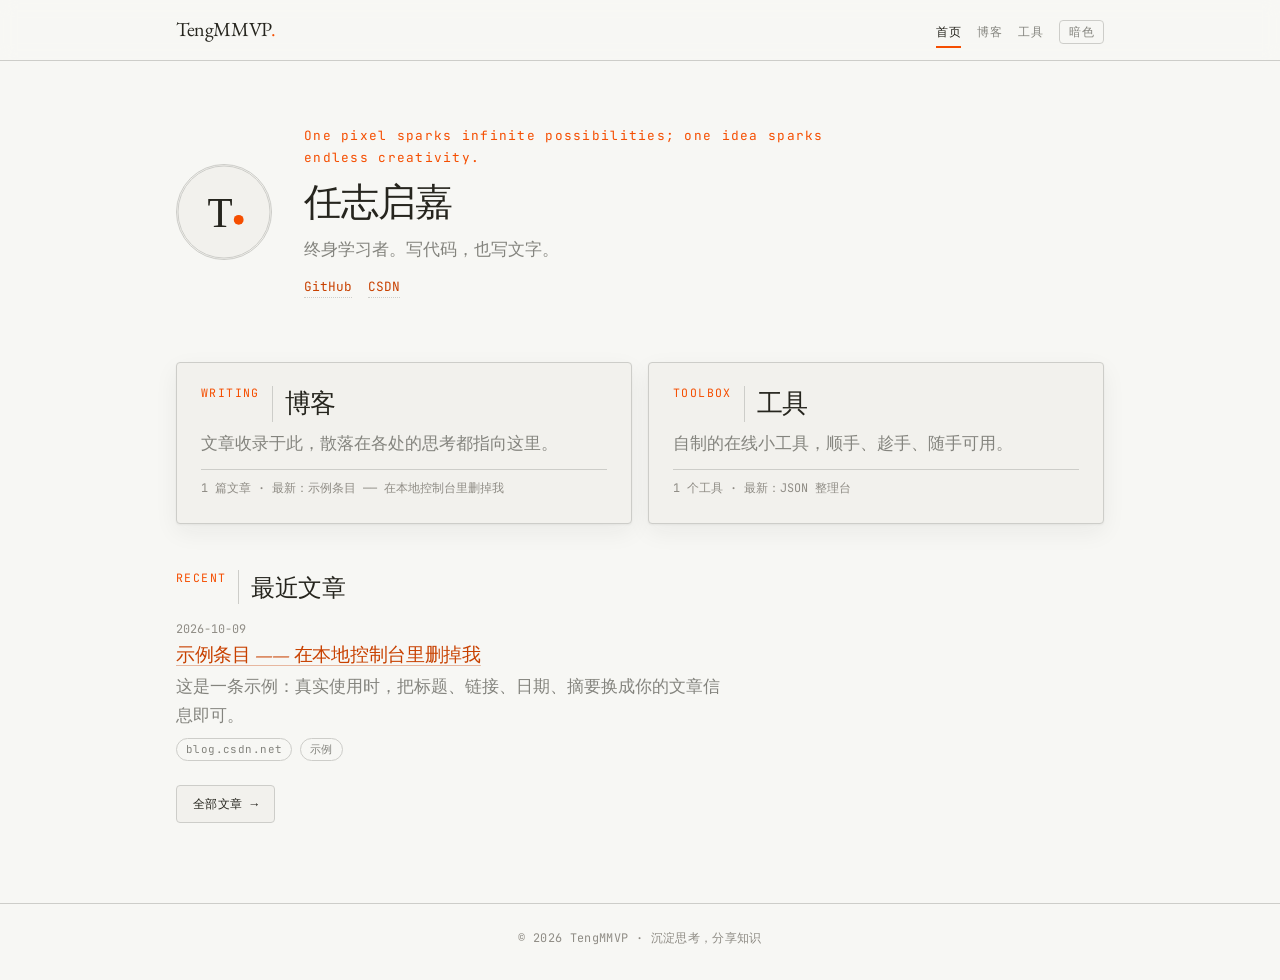
==== commit 6fbe2bcd: "标题角标改为左置竖线布局 - 各页标题区统一为英文角标、竖分隔线、标题的结构，竖线高度为标题的 110% - 404 页标题改用独立类名，入口卡同步新布局 - 页脚版权信息居中对齐 - 站点标语更新" ====
--- a/index.html
+++ b/index.html
@@ -6,12 +6,12 @@
   <title>TengMMVP · Have fun, have story.</title>
   <meta name="description" content="TengMMVP 的个人主页：博客、工具与项目。">
   <meta http-equiv="Content-Security-Policy" content="default-src 'self'; script-src 'self'; style-src 'self' 'unsafe-inline'; img-src 'self' data:; font-src 'self'; connect-src 'self'; object-src 'none'; base-uri 'self'">
-  <link rel="icon" href="/favicon.svg" type="image/svg+xml">
+  <link rel="icon" href="/assets/icons/favicon.svg" type="image/svg+xml">
   <link rel="icon" href="/favicon.ico" sizes="any">
-  <link rel="icon" href="/favicon-32x32.png" type="image/png" sizes="32x32">
-  <link rel="icon" href="/favicon-16x16.png" type="image/png" sizes="16x16">
-  <link rel="apple-touch-icon" href="/apple-touch-icon.png">
-  <link rel="manifest" href="/site.webmanifest">
+  <link rel="icon" href="/assets/icons/favicon-32x32.png" type="image/png" sizes="32x32">
+  <link rel="icon" href="/assets/icons/favicon-16x16.png" type="image/png" sizes="16x16">
+  <link rel="apple-touch-icon" href="/assets/icons/apple-touch-icon.png">
+  <link rel="manifest" href="/assets/icons/site.webmanifest">
   <link rel="preload" href="/assets/fonts/eb-garamond-400.woff2" as="font" type="font/woff2" crossorigin>
   <link rel="preload" href="/assets/fonts/jetbrains-mono-400.woff2" as="font" type="font/woff2" crossorigin>
   <link rel="stylesheet" href="/shared/theme.css">
@@ -30,8 +30,9 @@
     .entrances { padding: var(--s4) 0 var(--s8); }
     .entrance-grid { display: grid; grid-template-columns: 1fr 1fr; gap: var(--s4); }
     .entrance { display: block; padding: var(--s6); text-decoration: none; color: inherit; }
-    .entrance-kicker { font-family: var(--font-mono); font-size: .72rem; letter-spacing: .12em; text-transform: uppercase; color: var(--color-accent); margin-bottom: var(--s2); }
-    .entrance-title { margin-bottom: var(--s2); }
+    .entrance-head { display: flex; align-items: stretch; gap: var(--s3); margin-bottom: var(--s2); }
+    .entrance-kicker { font-family: var(--font-mono); font-size: .72rem; line-height: 1; letter-spacing: .12em; text-transform: uppercase; color: var(--color-accent); display: inline-flex; align-items: flex-start; gap: var(--s3); }
+    .entrance-kicker::after { content: ""; display: block; width: 1px; height: 110%; background: var(--color-border); align-self: center; }
     .entrance-desc { color: var(--color-text-muted); margin-bottom: var(--s3); }
     .entrance-stat { font-family: var(--font-mono); font-size: .74rem; color: var(--color-text-faint); border-top: var(--hairline) solid var(--color-border); padding-top: var(--s2); }
 
@@ -73,7 +74,7 @@
       <div class="container hero-inner">
         <img class="hero-avatar" src="/assets/img/avatar.svg" alt="任志启嘉" width="96" height="96">
         <div class="hero-text">
-          <p class="hero-kicker">Have fun, have story.</p>
+          <p class="hero-kicker">One pixel sparks infinite possibilities; one idea sparks endless creativity.</p>
           <h1 class="hero-name">任志启嘉</h1>
           <p class="hero-bio">终身学习者。写代码，也写文字。</p>
           <p class="hero-socials">
@@ -90,14 +91,12 @@
       <div class="container">
         <div class="entrance-grid">
           <a class="entrance card" href="/blog/">
-            <p class="entrance-kicker">Writing</p>
-            <h2 class="entrance-title">博客</h2>
+            <div class="entrance-head"><p class="entrance-kicker">Writing</p><h2 class="entrance-title">博客</h2></div>
             <p class="entrance-desc">文章收录于此，散落在各处的思考都指向这里。</p>
             <p class="entrance-stat"><span data-stat="blog-count">1</span> 篇文章 · 最新：<span data-stat="blog-latest">示例条目 —— 在本地控制台里删掉我</span></p>
           </a>
           <a class="entrance card" href="/tools/">
-            <p class="entrance-kicker">Toolbox</p>
-            <h2 class="entrance-title">工具</h2>
+            <div class="entrance-head"><p class="entrance-kicker">Toolbox</p><h2 class="entrance-title">工具</h2></div>
             <p class="entrance-desc">自制的在线小工具，顺手、趁手、随手可用。</p>
             <p class="entrance-stat"><span data-stat="tools-count">1</span> 个工具 · 最新：<span data-stat="tools-latest">JSON 整理台</span></p>
           </a>
--- a/shared/theme.css
+++ b/shared/theme.css
@@ -163,6 +163,7 @@
   border-top: var(--hairline) solid var(--color-border);
   padding: var(--s6) 0 var(--s8);
   margin-top: var(--s16);
+  text-align: center;
 }
 .site-footer p {
   font-family: var(--font-mono); font-size: .74rem;
@@ -170,9 +171,11 @@
   max-width: none;
 }
 
-.section-head { display: flex; align-items: baseline; gap: var(--s3); margin-bottom: var(--s4); }
+.section-head { display: flex; align-items: stretch; gap: var(--s3); margin-bottom: var(--s4); }
+.section-head .section-kicker { display: inline-flex; align-items: flex-start; gap: var(--s3); }
+.section-head .section-kicker::after { content: ""; display: block; width: 1px; height: 110%; background: var(--color-border); align-self: center; }
 .section-kicker {
-  font-family: var(--font-mono); font-size: .72rem; letter-spacing: .12em;
+  font-family: var(--font-mono); font-size: .72rem; line-height: 1; letter-spacing: .12em;
   text-transform: uppercase; color: var(--color-accent);
 }
 .section-title { font-size: 1.5rem; }
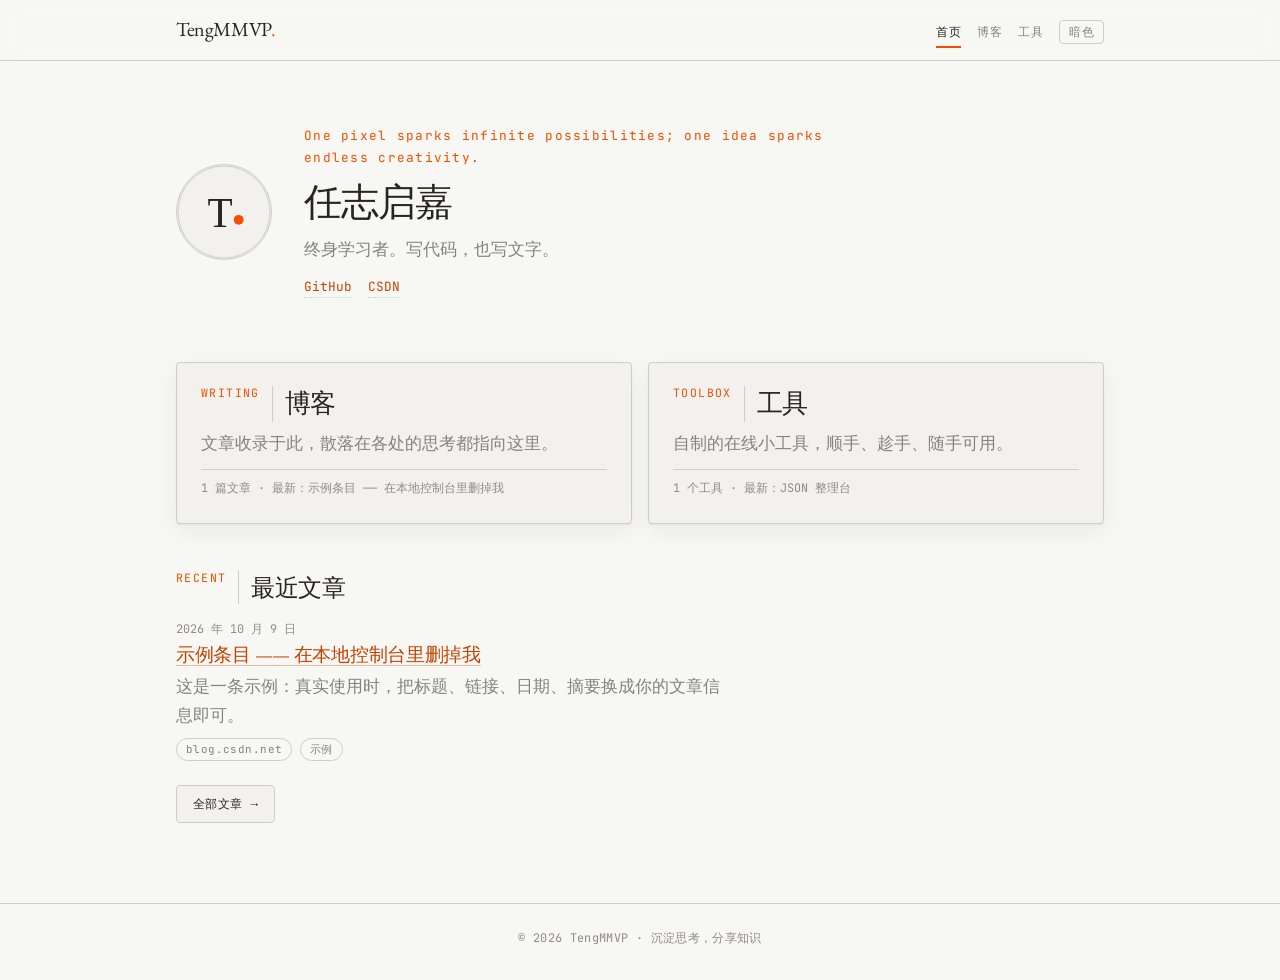
==== commit 2fa48463: "全量修复审查缺陷并强化控制台与运行时 - 控制台：博客表单补 ID 字段；保存前校验、原子写盘与失败回滚；备份每目标保留 20 份并支持一键恢复；写接口校验来源防跨站伪造；抓取标题拒绝内网地址并按声明" ====
--- a/index.html
+++ b/index.html
@@ -3,9 +3,14 @@
 <head>
   <meta charset="UTF-8">
   <meta name="viewport" content="width=device-width, initial-scale=1.0">
-  <title>TengMMVP · Have fun, have story.</title>
-  <meta name="description" content="TengMMVP 的个人主页：博客、工具与项目。">
-  <meta http-equiv="Content-Security-Policy" content="default-src 'self'; script-src 'self'; style-src 'self' 'unsafe-inline'; img-src 'self' data:; font-src 'self'; connect-src 'self'; object-src 'none'; base-uri 'self'">
+<!--gen:head-title:start-->
+  <title>TengMMVP · One pixel sparks infinite possibilities; one idea sparks endless creativity.</title>
+  <meta name="description" content="TengMMVP 的个人主页：沉淀思考，分享知识。">
+<!--gen:head-title:end-->
+<!--gen:csp:start-->
+  <meta http-equiv="Content-Security-Policy" content="default-src 'self'; script-src 'self'; style-src 'self' 'unsafe-inline'; img-src 'self' data:; font-src 'self'; connect-src 'self'; object-src 'none'; base-uri 'self'; form-action 'self'">
+<!--gen:csp:end-->
+  <script src="/shared/theme-boot.js"></script>
   <link rel="icon" href="/assets/icons/favicon.svg" type="image/svg+xml">
   <link rel="icon" href="/favicon.ico" sizes="any">
   <link rel="icon" href="/assets/icons/favicon-32x32.png" type="image/png" sizes="32x32">
@@ -14,6 +19,7 @@
   <link rel="manifest" href="/assets/icons/site.webmanifest">
   <link rel="preload" href="/assets/fonts/eb-garamond-400.woff2" as="font" type="font/woff2" crossorigin>
   <link rel="preload" href="/assets/fonts/jetbrains-mono-400.woff2" as="font" type="font/woff2" crossorigin>
+  <link rel="modulepreload" href="/shared/tmm.js">
   <link rel="stylesheet" href="/shared/theme.css">
   <style>
     .hero { padding: var(--s16) 0 var(--s12); }
--- a/shared/theme.css
+++ b/shared/theme.css
@@ -49,7 +49,7 @@
 
   /* 间距 */
   --s1: .25rem; --s2: .5rem;  --s3: .75rem; --s4: 1rem;
-  --s6: 1.5rem; --s8: 2rem;   --s12: 3rem;  --s16: 4rem;
+  --s5: 1.25rem; --s6: 1.5rem; --s8: 2rem;  --s12: 3rem;  --s16: 4rem;
   --radius: 4px;
   --hairline: 1px;
   --shadow-soft: 0 1px 2px rgba(38, 37, 30, .05), 0 8px 24px rgba(38, 37, 30, .06);
@@ -248,7 +248,7 @@
   text-align: center; padding: var(--s2) var(--s4);
 }
 
-.error-banner {
+.notice-banner {
   font-family: var(--font-mono); font-size: .78rem;
   border: var(--hairline) solid color-mix(in srgb, var(--ember) 55%, var(--color-border));
   background: color-mix(in srgb, var(--ember) 7%, var(--color-surface));
@@ -256,7 +256,7 @@
   border-radius: var(--radius);
   padding: var(--s3) var(--s4);
 }
-.error-banner code { color: var(--color-accent-ink); }
+.notice-banner code { color: var(--color-accent-ink); }
 
 .empty-note {
   font-family: var(--font-mono); font-size: .8rem;
